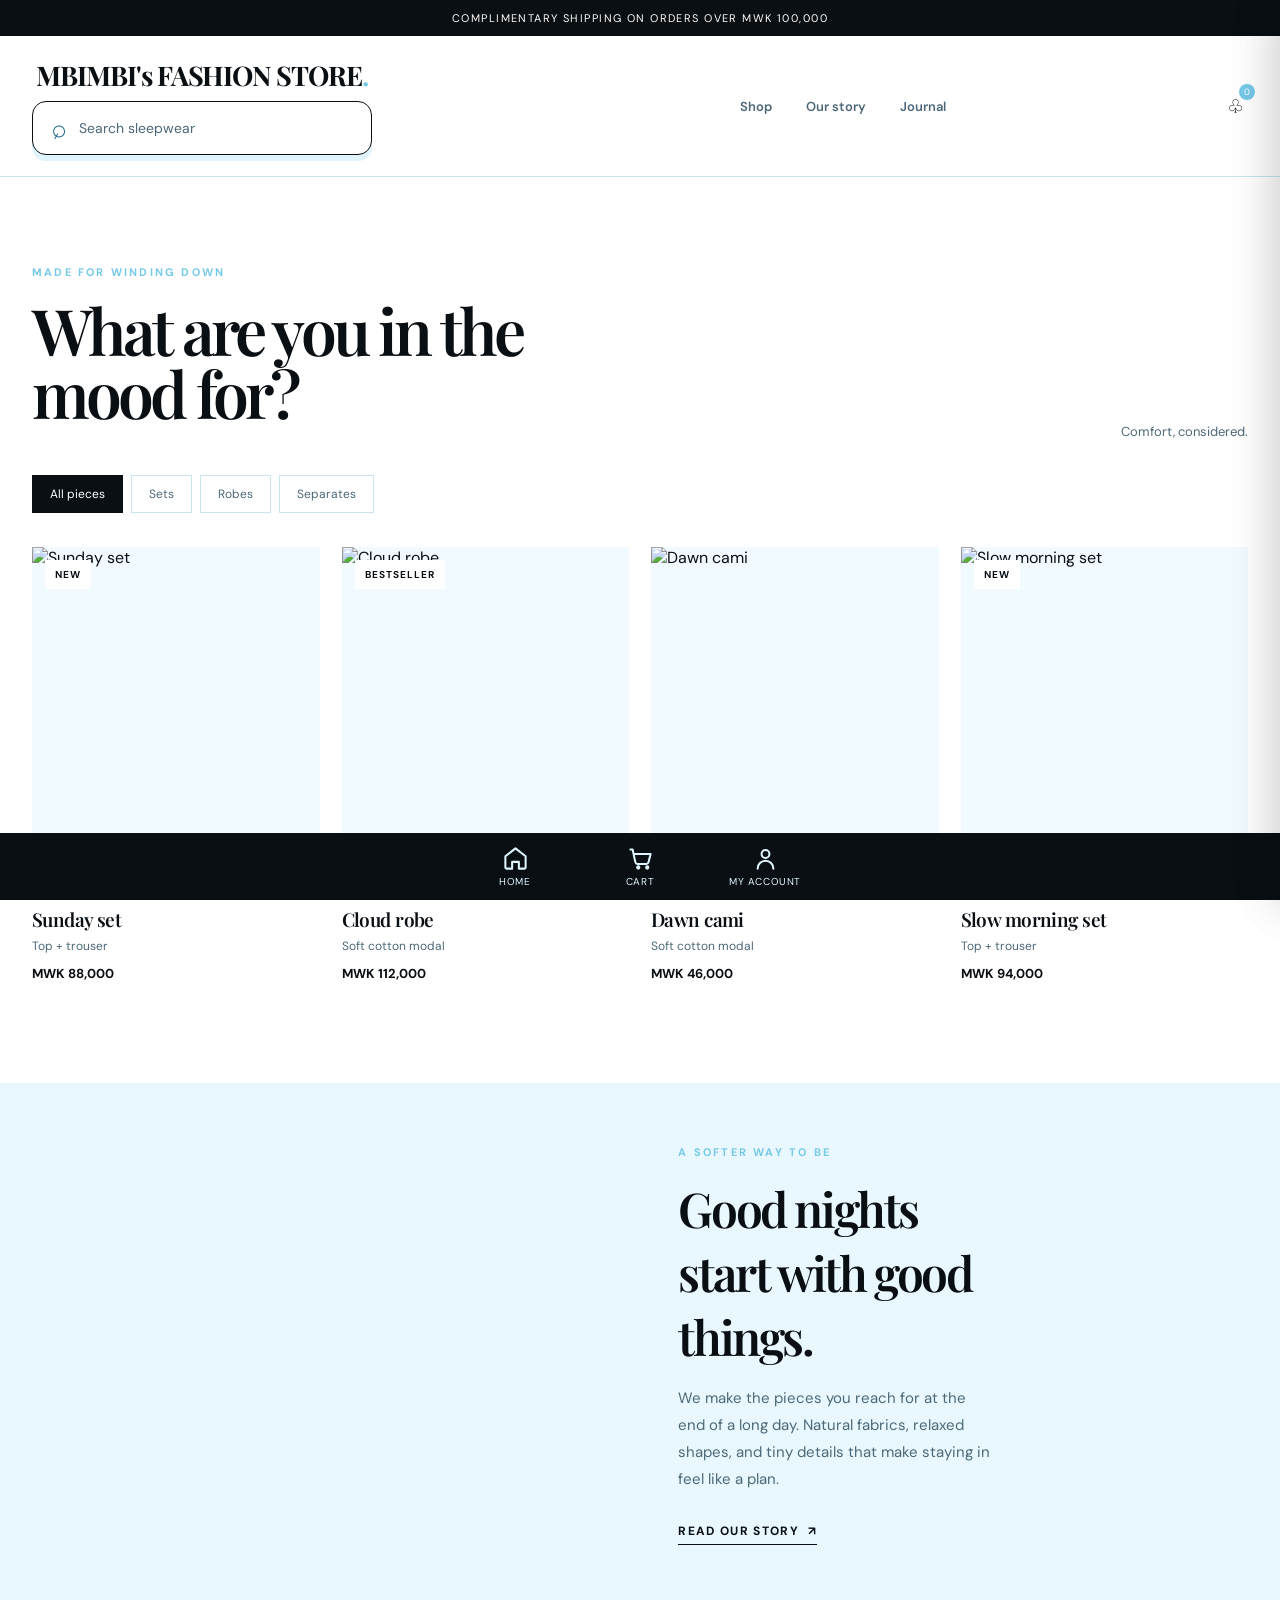
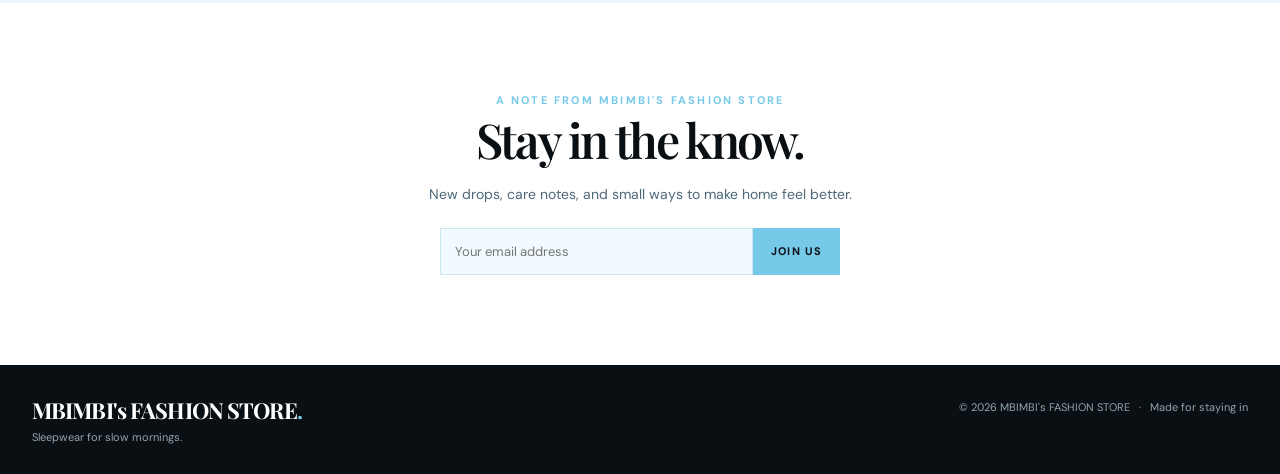
==== shop.html @ 1fe0842f "Add files via upload" ====
<!DOCTYPE html>
<html lang="en">
<head>
	<meta charset="UTF-8" />
	<meta name="viewport" content="width=device-width, initial-scale=1.0" />
	<title>Shop | MBIMBI's FASHION STORE</title>
	<meta name="description" content="Thoughtful sleepwear made for deep sleeps and slow mornings." />
	<link rel="preconnect" href="https://fonts.googleapis.com" />
	<link rel="preconnect" href="https://fonts.gstatic.com" crossorigin />
	<link href="https://fonts.googleapis.com/css2?family=DM+Sans:wght@400;500;600;700&family=Playfair+Display:wght@500;600;700&display=swap" rel="stylesheet" />
	<link rel="stylesheet" href="styles.css" />
</head>
<body>
	<div class="announcement">Complimentary shipping on orders over MWK 100,000</div>
	<header>
		<nav class="nav" aria-label="Main navigation">
			<button class="icon-button mobile-menu" id="mobileMenuButton" type="button" aria-label="Open menu" aria-controls="mobileMenuPanel" aria-expanded="false">☰</button>
			<div class="brand-group"><a class="brand" href="index.html">MBIMBI's FASHION STORE<span>.</span></a><form class="search-form" id="searchForm" role="search"><span aria-hidden="true">⌕</span><input id="searchInput" type="search" aria-label="Search products" placeholder="Search sleepwear" /></form></div>
			<div class="nav-links"><a href="#shop">Shop</a><a href="#story">Our story</a><a href="#journal">Journal</a></div>
			<div class="nav-actions"><button class="icon-button" id="cartButton" aria-label="Open shopping bag">♧<span class="cart-count" id="cartCount">0</span></button></div>
		</nav>
		<div class="mobile-menu-panel" id="mobileMenuPanel">
			<a href="#shop">Shop</a>
			<a href="#story">Our story</a>
			<a href="#journal">Journal</a>
		</div>
	</header>

	<main id="shop">
		<section class="collection">
			<div class="section-heading"><div><div class="eyebrow">Made for winding down</div><h1>What are you in the mood for?</h1></div><p>Comfort, considered.</p></div>
			<div class="filters" role="group" aria-label="Filter products"><button class="filter active" data-filter="all">All pieces</button><button class="filter" data-filter="sets">Sets</button><button class="filter" data-filter="robes">Robes</button><button class="filter" data-filter="separates">Separates</button></div>
			<div class="product-grid" id="productGrid"></div>
		</section>

		<section class="story" id="story"><div class="story-image"></div><div class="story-copy"><div class="eyebrow">A softer way to be</div><h2>Good nights start with good things.</h2><p>We make the pieces you reach for at the end of a long day. Natural fabrics, relaxed shapes, and tiny details that make staying in feel like a plan.</p><a class="text-link" href="#journal">Read our story&nbsp; ↗</a></div></section>
		<section class="newsletter" id="journal"><div class="eyebrow">A note from MBIMBI's FASHION STORE</div><h2>Stay in the know.</h2><p>New drops, care notes, and small ways to make home feel better.</p><form class="signup" id="signup"><input type="email" aria-label="Email address" placeholder="Your email address" required /><button type="submit">Join us</button></form></section>
	</main>
	<footer><div><a class="brand" href="index.html">MBIMBI's FASHION STORE<span>.</span></a><p>Sleepwear for slow mornings.</p></div><p>© 2026 MBIMBI's FASHION STORE &nbsp; · &nbsp; Made for staying in</p></footer>

	<nav class="bottom-nav" aria-label="Quick navigation"><a href="index.html"><svg viewBox="0 0 24 24" aria-hidden="true"><path d="m3 10 9-7 9 7v10a1 1 0 0 1-1 1h-5v-6H9v6H4a1 1 0 0 1-1-1V10Z"></path></svg>Home</a><button id="cartButtonBottom" type="button"><svg viewBox="0 0 24 24" aria-hidden="true"><path d="M3 4h2l2.4 11.2a2 2 0 0 0 2 1.6h7.8a2 2 0 0 0 1.9-1.5L21 8H6"></path><circle cx="10" cy="20" r="1"></circle><circle cx="18" cy="20" r="1"></circle></svg>Cart</button><button id="accountButton" type="button"><svg viewBox="0 0 24 24" aria-hidden="true"><circle cx="12" cy="8" r="3.5"></circle><path d="M5 21a7 7 0 0 1 14 0"></path></svg>My account</button></nav>

	<div class="overlay" id="overlay"></div>
	<aside class="cart-drawer account-drawer" id="accountPanel" aria-label="My account">
		<div class="cart-header"><h2>My account</h2><button class="icon-button" id="closeAccount" aria-label="Close account panel">×</button></div>
		<div class="empty-cart"><p>Sign in to view your orders, saved pieces, and account details.</p><button class="primary-button checkout" type="button">Sign in&nbsp; ↗</button></div>
	</aside>
	<aside class="cart-drawer" id="cartDrawer" aria-label="Shopping bag">
		<div class="cart-header"><h2>Your bag</h2><button class="icon-button" id="closeCart" aria-label="Close shopping bag">×</button></div>
		<div class="cart-items" id="cartItems"><div class="empty-cart">Your bag is feeling light.<br />Add something soft to fill it up.</div></div>
		<div class="cart-total"><div class="total-line"><span>Subtotal</span><span id="cartTotal">MWK 0</span></div><a class="primary-button checkout" id="checkoutButton" href="checkout.html">Continue to checkout&nbsp; ↗</a></div>
	</aside>
	<script src="script.js"></script>
</body>
</html>
---- styles.css ----
:root {
	--ink: #0a0f14;
	--muted: #4d6878;
	--cream: #f1fbff;
	--paper: #ffffff;
	--sage: #b8e4f5;
	--sage-deep: #256d8d;
	--coral: #76c9e8;
	--line: #c8e5f0;
	--shadow: 0 20px 55px rgba(18, 72, 96, 0.16);
}

* { box-sizing: border-box; }
html { scroll-behavior: smooth; }
body { margin: 0; color: var(--ink); background: var(--paper); font-family: "DM Sans", sans-serif; }
button { border: 0; color: inherit; font: inherit; cursor: pointer; }
a { color: inherit; text-decoration: none; }
.announcement { background: var(--ink); color: #fffdf9; font-size: 11px; letter-spacing: .13em; padding: 11px 20px; text-align: center; text-transform: uppercase; }
header { background: var(--paper); border-bottom: 1px solid var(--line); position: sticky; top: 0; z-index: 20; }
.nav { align-items: center; display: flex; justify-content: space-between; margin: auto; max-width: 1320px; padding: 21px 32px; }
.brand { font-family: "Playfair Display", serif; font-size: 27px; font-weight: 700; letter-spacing: -.04em; }
.brand span { color: var(--coral); }
.brand-group { align-items: center; display: flex; flex-direction: column; gap: 8px; }
.nav-links { display: flex; gap: 34px; margin-left: 90px; }
.nav-links a { color: var(--muted); font-size: 13px; font-weight: 600; }
.nav-links a:hover { color: var(--coral); }
.nav-actions { align-items: center; display: flex; gap: 17px; }
.search-form { align-items: center; background: var(--paper); border: 1.5px solid var(--ink); border-radius: 14px; box-shadow: 0 6px 0 rgba(94, 197, 237, .2); display: flex; gap: 11px; height: 54px; padding: 0 17px; transition: box-shadow .2s, transform .2s; width: 340px; }
.search-form:focus-within { box-shadow: 0 8px 0 rgba(94, 197, 237, .4); transform: translateY(-2px); }
.search-form span { align-items: center; color: var(--sage-deep); display: inline-flex; font-size: 26px; line-height: 1; transform: rotate(-15deg); }
.search-form input { background: transparent; border: 0; color: var(--ink); flex: 1; font: inherit; font-size: 14px; outline: 0; width: 100%; }
.search-form input::placeholder { color: var(--muted); }
.icon-button { align-items: center; background: transparent; display: inline-flex; font-size: 19px; justify-content: center; padding: 4px; position: relative; }
.cart-count { align-items: center; background: var(--coral); border-radius: 50%; color: white; display: flex; font-size: 9px; height: 16px; justify-content: center; position: absolute; right: -7px; top: -6px; width: 16px; }
.mobile-menu { display: none; }
.mobile-menu-panel { background: var(--paper); border-top: 1px solid var(--line); box-shadow: 0 14px 25px rgba(18, 72, 96, .12); display: none; }
.mobile-menu-panel a { color: var(--muted); display: block; font-size: 13px; font-weight: 600; padding: 15px 20px; }
.mobile-menu-panel a:hover { background: var(--cream); color: var(--coral); }
.hero { align-items: center; background: linear-gradient(90deg, rgba(209,240,252,.97) 0%, rgba(157,216,238,.82) 45%, rgba(157,216,238,.2) 100%), url("https://images.unsplash.com/photo-1596755389378-c31d21fd1273?auto=format&fit=crop&w=1600&q=85") center/cover; display: flex; min-height: 100svh; overflow: hidden; }
.hero-copy { max-width: 650px; padding: 82px clamp(32px, 8vw, 125px); }
.eyebrow { color: var(--coral); font-size: 11px; font-weight: 700; letter-spacing: .2em; text-transform: uppercase; }
h1, h2, h3 { font-family: "Playfair Display", serif; font-weight: 600; margin: 0; }
h1 { font-size: clamp(47px, 5vw, 76px); letter-spacing: -.06em; line-height: .98; margin: 20px 0; max-width: 530px; }
	.hero-copy p { color: #244b60; font-size: 16px; line-height: 1.7; margin: 0 0 29px; max-width: 405px; }
.primary-button { background: var(--ink); color: white; display: inline-flex; font-size: 12px; font-weight: 700; gap: 14px; letter-spacing: .11em; padding: 16px 22px; text-transform: uppercase; transition: transform .2s, background .2s; }
.hero .primary-button { animation: button-intro .7s ease-out .35s both, button-pulse 2.8s ease-in-out 1.3s infinite, button-breathe 2.8s ease-in-out 1.3s infinite; }
.primary-button:hover { background: var(--coral); transform: translateY(-2px); }
.hero .primary-button:hover { animation-play-state: paused; transform: translateY(-2px) scale(1.06); }
@keyframes button-intro {
	from { opacity: 0; transform: translateY(18px); }
	to { opacity: 1; transform: translateY(0); }
}
@keyframes button-pulse {
	0%, 100% { box-shadow: 0 0 0 0 rgba(118, 201, 232, 0); }
	45% { box-shadow: 0 0 0 9px rgba(118, 201, 232, .22); }
}
@keyframes button-breathe {
	0%, 100% { transform: scale(1); }
	45% { transform: scale(1.06); }
}
@media (prefers-reduced-motion: reduce) {
	.hero .primary-button { animation: none; }
}
.collection { margin: auto; max-width: 1320px; padding: 88px 32px 100px; }
.section-heading { align-items: end; display: flex; justify-content: space-between; margin-bottom: 31px; }
h2 { font-size: clamp(33px, 4vw, 48px); letter-spacing: -.05em; }
.section-heading p { color: var(--muted); font-size: 13px; margin: 0 0 4px; }
.filters { display: flex; gap: 8px; margin-bottom: 30px; overflow-x: auto; padding-bottom: 4px; }
.filter { background: transparent; border: 1px solid var(--line); color: var(--muted); font-size: 12px; padding: 10px 17px; white-space: nowrap; }
.filter.active, .filter:hover { background: var(--ink); border-color: var(--ink); color: white; }
.product-grid { display: grid; gap: 22px; grid-template-columns: repeat(4, 1fr); }
.product-card { min-width: 0; }
	.product-image { aspect-ratio: .84; background: var(--cream); overflow: hidden; position: relative; }
.product-image img { height: 100%; object-fit: cover; transition: transform .5s; width: 100%; }
.product-card:hover .product-image img { transform: scale(1.04); }
.badge { background: var(--paper); font-size: 10px; font-weight: 700; left: 13px; letter-spacing: .1em; padding: 8px 10px; position: absolute; text-transform: uppercase; top: 13px; }
.quick-add { background: white; bottom: 12px; font-size: 11px; font-weight: 700; left: 12px; letter-spacing: .1em; opacity: 0; padding: 13px; position: absolute; right: 12px; text-transform: uppercase; transform: translateY(8px); transition: .25s; }
.product-card:hover .quick-add { opacity: 1; transform: translateY(0); }
.product-info { padding-top: 16px; }
.product-info h3 { font-size: 19px; letter-spacing: -.03em; }
.product-info p { color: var(--muted); font-size: 12px; margin: 6px 0 8px; }
.price { font-size: 13px; font-weight: 700; }
	.story { background: #e8f8fe; display: grid; grid-template-columns: .9fr 1.1fr; min-height: 520px; }
.story-image { background: url("https://images.unsplash.com/photo-1616486338812-3dadae4b4ace?auto=format&fit=crop&w=1200&q=85") center/cover; }
.story-copy { align-self: center; max-width: 520px; padding: 60px 8vw; }
.story-copy h2 { margin: 17px 0; }
.story-copy p { color: var(--muted); font-size: 15px; line-height: 1.8; margin: 0 0 26px; }
.text-link { border-bottom: 1px solid var(--ink); font-size: 12px; font-weight: 700; letter-spacing: .11em; padding-bottom: 5px; text-transform: uppercase; }
.newsletter { padding: 90px 32px; text-align: center; }
.newsletter p { color: var(--muted); font-size: 14px; margin: 14px auto 25px; }
.signup { display: flex; margin: auto; max-width: 400px; }
.signup input { background: var(--cream); border: 1px solid var(--line); flex: 1; font: inherit; font-size: 13px; min-width: 0; padding: 14px; }
	.signup button { background: var(--coral); color: var(--ink); font-size: 11px; font-weight: 700; letter-spacing: .1em; padding: 0 18px; text-transform: uppercase; }
	footer { background: var(--ink); color: #dff6ff; display: flex; justify-content: space-between; padding: 30px 32px; }
	footer .brand { color: white; font-size: 22px; }
footer p { font-size: 11px; margin: 5px 0 0; opacity: .65; }
.bottom-nav { align-items: center; background: var(--ink); bottom: 0; display: flex; justify-content: center; left: 0; padding: 10px 20px; position: fixed; right: 0; z-index: 25; }
.bottom-nav a, .bottom-nav button { align-items: center; background: transparent; color: #dff6ff; display: flex; flex-direction: column; font-size: 10px; gap: 3px; letter-spacing: .06em; min-width: 125px; padding: 2px 20px; text-transform: uppercase; }
.bottom-nav a:hover, .bottom-nav button:hover { color: var(--coral); }
.bottom-nav svg { fill: none; height: 27px; stroke: currentColor; stroke-linecap: round; stroke-linejoin: round; stroke-width: 1.8; width: 27px; }
.cart-drawer { background: var(--paper); box-shadow: -20px 0 50px rgba(0,0,0,.13); display: flex; flex-direction: column; height: 100%; max-width: 390px; padding: 28px; position: fixed; right: 0; top: 0; transform: translateX(105%); transition: transform .3s; width: 90%; z-index: 40; }
.cart-drawer.open { transform: translateX(0); }
.cart-header { align-items: center; border-bottom: 1px solid var(--line); display: flex; justify-content: space-between; padding-bottom: 20px; }
.cart-header h2 { font-size: 30px; }
.cart-items { flex: 1; overflow: auto; padding: 20px 0; }
.cart-item { align-items: center; display: flex; gap: 13px; margin-bottom: 20px; }
.cart-item img { height: 75px; object-fit: cover; width: 65px; }
.cart-item h3 { font-family: "DM Sans", sans-serif; font-size: 13px; font-weight: 600; }
.cart-item p { color: var(--muted); font-size: 12px; margin: 5px 0; }
.cart-total { border-top: 1px solid var(--line); padding-top: 20px; }
.total-line { display: flex; font-weight: 700; justify-content: space-between; margin-bottom: 17px; }
.checkout { justify-content: center; width: 100%; }
.checkout[aria-disabled="true"] { cursor: not-allowed; opacity: .5; pointer-events: none; }
	.overlay { background: rgba(5,5,5,.35); inset: 0; opacity: 0; pointer-events: none; position: fixed; transition: opacity .3s; z-index: 30; }
.overlay.visible { opacity: 1; pointer-events: auto; }
.empty-cart { color: var(--muted); font-size: 14px; line-height: 1.6; padding-top: 30px; text-align: center; }
.checkout-page { margin: auto; max-width: 1120px; padding: 76px 32px 120px; }
.checkout-intro { margin-bottom: 48px; max-width: 570px; }
.checkout-intro h1 { margin-bottom: 18px; }
.checkout-intro p { color: var(--muted); line-height: 1.7; margin: 0; }
.checkout-layout { display: grid; gap: 70px; grid-template-columns: 1.1fr .9fr; }
.checkout-form, .order-summary { border-top: 1px solid var(--line); padding-top: 24px; }
.checkout-form h2, .order-summary h2 { font-size: 29px; margin-bottom: 26px; }
.checkout-form label { display: block; font-size: 12px; font-weight: 700; margin-bottom: 20px; }
.checkout-form input, .checkout-form textarea { background: var(--paper); border: 1px solid var(--line); display: block; font: inherit; font-size: 14px; margin-top: 8px; padding: 14px; resize: vertical; width: 100%; }
.checkout-form input:focus, .checkout-form textarea:focus { border-color: var(--sage-deep); outline: 2px solid rgba(37, 109, 141, .18); }
.checkout-form .primary-button { margin-top: 8px; }
.order-item, .total-line { align-items: center; display: flex; justify-content: space-between; }
.order-item { border-bottom: 1px solid var(--line); font-size: 13px; padding: 14px 0; }
.order-summary .total-line { border-bottom: 1px solid var(--ink); margin: 18px 0 25px; padding-bottom: 18px; }
.empty-order { color: var(--muted); font-size: 14px; line-height: 1.6; }
.order-confirmation { padding: 20px 0; }
.order-confirmation h2 { margin: 15px 0; }
.order-confirmation p { color: var(--muted); line-height: 1.7; margin-bottom: 26px; }
@media (max-width: 800px) {
	.nav { padding: 17px 20px; }
	.nav-links { display: none; }
	.mobile-menu { display: inline-flex; }
	.mobile-menu-panel { display: block; max-height: 0; overflow: hidden; transition: max-height .25s ease; }
	.mobile-menu-panel.open { max-height: 180px; }
	.brand-group { min-width: 0; }
	.search-form { height: 48px; width: min(260px, 100%); }
	.hero { grid-template-columns: 1fr; }
	.hero-copy { padding: 68px 24px; }
	.hero { min-height: 540px; }
	.collection { padding: 65px 20px 75px; }
	.section-heading { align-items: start; flex-direction: column; gap: 8px; }
	.product-grid { gap: 28px 12px; grid-template-columns: repeat(2, 1fr); }
	.quick-add { opacity: 1; transform: none; }
	.story { grid-template-columns: 1fr; }
	.story-image { min-height: 350px; }
	.story-copy { padding: 60px 24px; }
	.newsletter { padding: 70px 20px; }
	.checkout-page { padding: 55px 20px 100px; }
	.checkout-layout { gap: 45px; grid-template-columns: 1fr; }
	footer { align-items: flex-start; flex-direction: column; gap: 18px; padding: 25px 20px; }
	.bottom-nav { justify-content: space-around; padding: 9px 8px; }
	.bottom-nav a, .bottom-nav button { min-width: 0; padding: 2px 14px; }
}
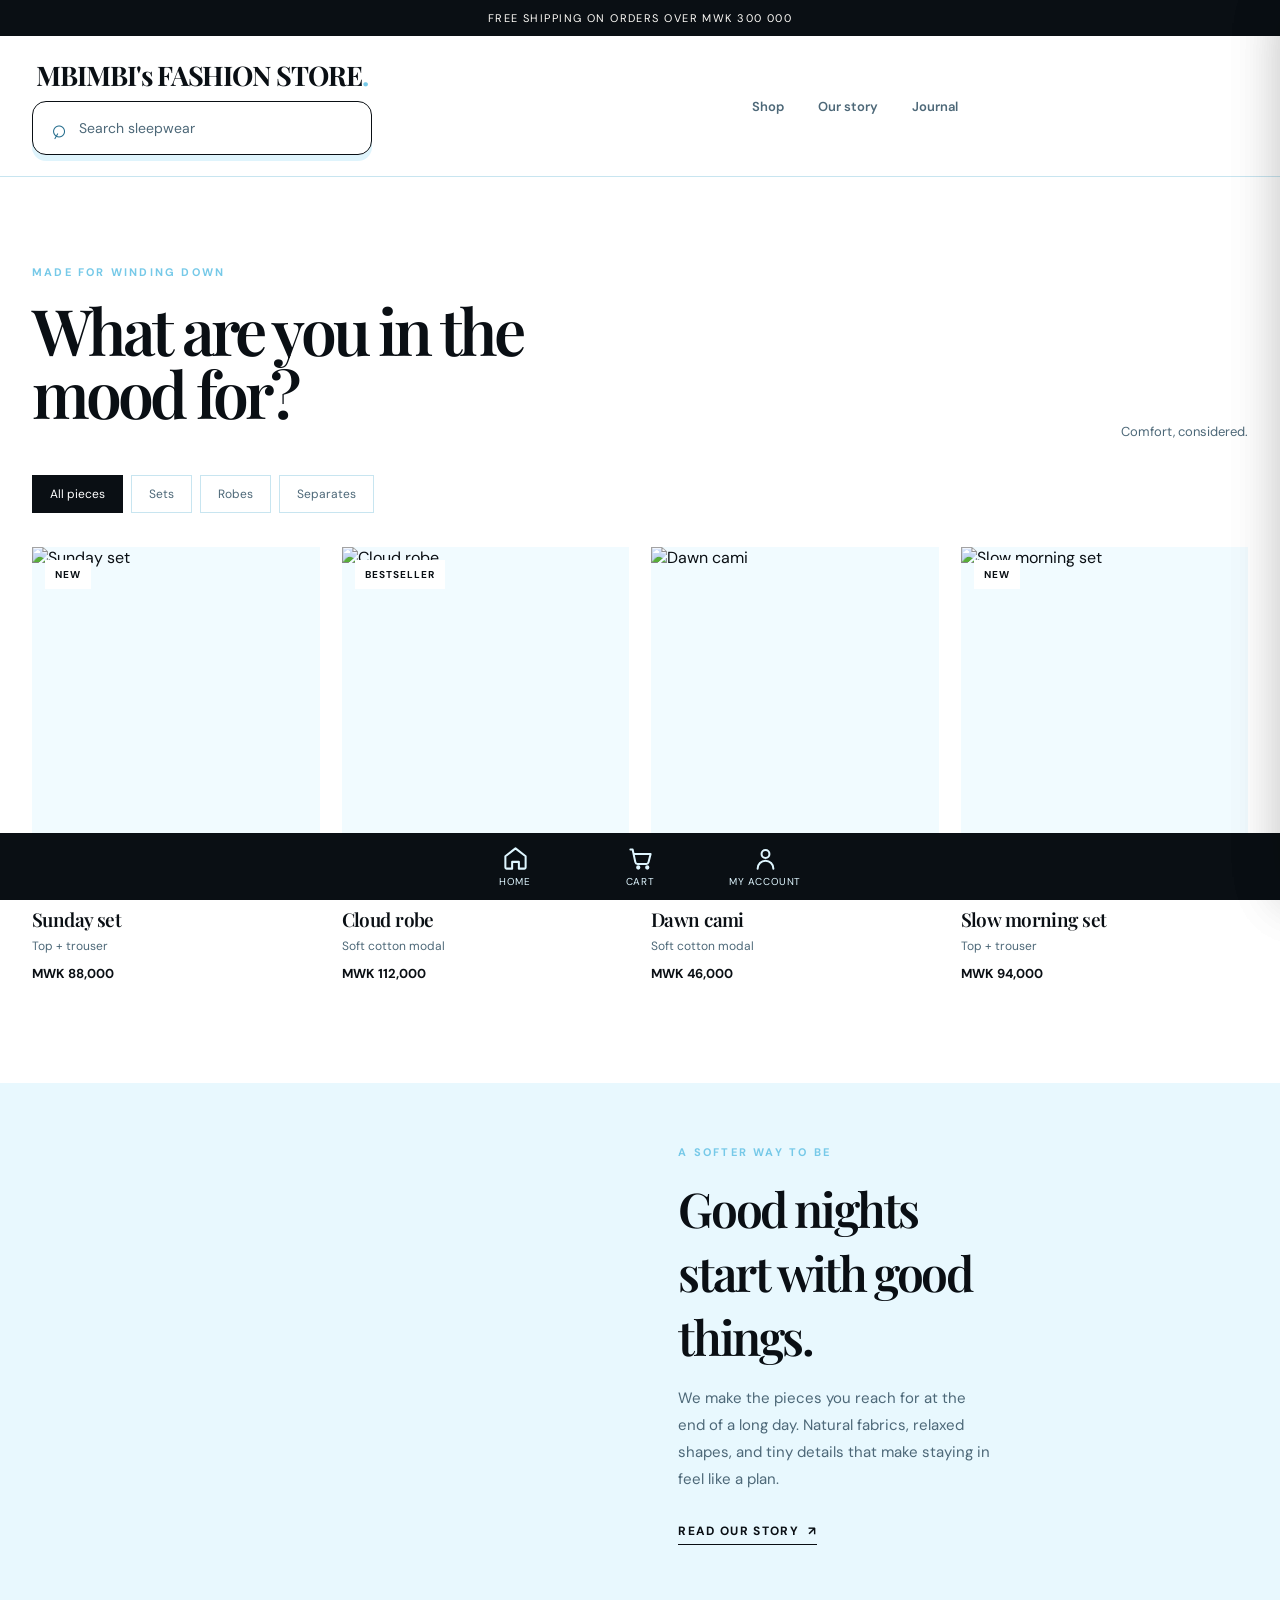
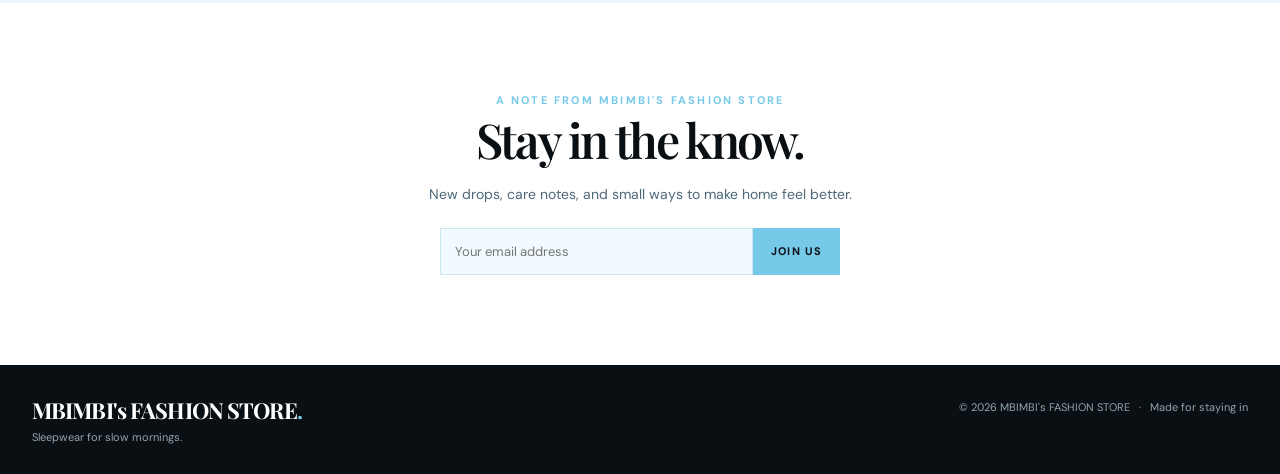
==== commit 947bd0e4: "Add files via upload" ====
--- a/shop.html
+++ b/shop.html
@@ -11,13 +11,13 @@
 	<link rel="stylesheet" href="styles.css" />
 </head>
 <body>
-	<div class="announcement">Complimentary shipping on orders over MWK 100,000</div>
+	<div class="announcement">FREE SHIPPING ON ORDERS OVER MWK 300 000</div>
 	<header>
 		<nav class="nav" aria-label="Main navigation">
 			<button class="icon-button mobile-menu" id="mobileMenuButton" type="button" aria-label="Open menu" aria-controls="mobileMenuPanel" aria-expanded="false">☰</button>
 			<div class="brand-group"><a class="brand" href="index.html">MBIMBI's FASHION STORE<span>.</span></a><form class="search-form" id="searchForm" role="search"><span aria-hidden="true">⌕</span><input id="searchInput" type="search" aria-label="Search products" placeholder="Search sleepwear" /></form></div>
 			<div class="nav-links"><a href="#shop">Shop</a><a href="#story">Our story</a><a href="#journal">Journal</a></div>
-			<div class="nav-actions"><button class="icon-button" id="cartButton" aria-label="Open shopping bag">♧<span class="cart-count" id="cartCount">0</span></button></div>
+			<div class="nav-actions"></div>
 		</nav>
 		<div class="mobile-menu-panel" id="mobileMenuPanel">
 			<a href="#shop">Shop</a>
--- a/styles.css
+++ b/styles.css
@@ -18,7 +18,7 @@
 .announcement { background: var(--ink); color: #fffdf9; font-size: 11px; letter-spacing: .13em; padding: 11px 20px; text-align: center; text-transform: uppercase; }
 header { background: var(--paper); border-bottom: 1px solid var(--line); position: sticky; top: 0; z-index: 20; }
 .nav { align-items: center; display: flex; justify-content: space-between; margin: auto; max-width: 1320px; padding: 21px 32px; }
-.brand { font-family: "Playfair Display", serif; font-size: 27px; font-weight: 700; letter-spacing: -.04em; }
+.brand { font-family: "Playfair Display", serif; font-size: 27px; font-weight: 700; letter-spacing: -.04em; white-space: nowrap; }
 .brand span { color: var(--coral); }
 .brand-group { align-items: center; display: flex; flex-direction: column; gap: 8px; }
 .nav-links { display: flex; gap: 34px; margin-left: 90px; }
@@ -36,27 +36,23 @@
 .mobile-menu-panel { background: var(--paper); border-top: 1px solid var(--line); box-shadow: 0 14px 25px rgba(18, 72, 96, .12); display: none; }
 .mobile-menu-panel a { color: var(--muted); display: block; font-size: 13px; font-weight: 600; padding: 15px 20px; }
 .mobile-menu-panel a:hover { background: var(--cream); color: var(--coral); }
-.hero { align-items: center; background: linear-gradient(90deg, rgba(209,240,252,.97) 0%, rgba(157,216,238,.82) 45%, rgba(157,216,238,.2) 100%), url("https://images.unsplash.com/photo-1596755389378-c31d21fd1273?auto=format&fit=crop&w=1600&q=85") center/cover; display: flex; min-height: 100svh; overflow: hidden; }
-.hero-copy { max-width: 650px; padding: 82px clamp(32px, 8vw, 125px); }
+.hero { align-items: center; background: linear-gradient(180deg, rgba(10,15,20,.28), rgba(10,15,20,.66)), url("https://images.unsplash.com/photo-1596755389378-c31d21fd1273?auto=format&fit=crop&w=1600&q=85") center/cover; display: flex; justify-content: center; min-height: 100svh; overflow: hidden; }
+.hero-copy { max-width: 720px; padding: 82px 32px; text-align: center; }
+.hero-welcome { color: #fff; font-family: "Playfair Display", serif; font-size: clamp(18px, 2.2vw, 28px); letter-spacing: .02em; margin-bottom: 28px; }
 .eyebrow { color: var(--coral); font-size: 11px; font-weight: 700; letter-spacing: .2em; text-transform: uppercase; }
 h1, h2, h3 { font-family: "Playfair Display", serif; font-weight: 600; margin: 0; }
-h1 { font-size: clamp(47px, 5vw, 76px); letter-spacing: -.06em; line-height: .98; margin: 20px 0; max-width: 530px; }
-	.hero-copy p { color: #244b60; font-size: 16px; line-height: 1.7; margin: 0 0 29px; max-width: 405px; }
+h1 { font-size: clamp(47px, 5vw, 76px); letter-spacing: -.06em; line-height: .98; margin: 20px auto; max-width: 600px; }
+	.hero-copy p { color: #f1fbff; font-size: 16px; line-height: 1.7; margin: 0 auto 29px; max-width: 490px; }
 .primary-button { background: var(--ink); color: white; display: inline-flex; font-size: 12px; font-weight: 700; gap: 14px; letter-spacing: .11em; padding: 16px 22px; text-transform: uppercase; transition: transform .2s, background .2s; }
-.hero .primary-button { animation: button-intro .7s ease-out .35s both, button-pulse 2.8s ease-in-out 1.3s infinite, button-breathe 2.8s ease-in-out 1.3s infinite; }
+.hero .primary-button { animation: button-attention 2.8s ease-in-out .35s infinite; }
 .primary-button:hover { background: var(--coral); transform: translateY(-2px); }
 .hero .primary-button:hover { animation-play-state: paused; transform: translateY(-2px) scale(1.06); }
-@keyframes button-intro {
-	from { opacity: 0; transform: translateY(18px); }
-	to { opacity: 1; transform: translateY(0); }
-}
-@keyframes button-pulse {
-	0%, 100% { box-shadow: 0 0 0 0 rgba(118, 201, 232, 0); }
-	45% { box-shadow: 0 0 0 9px rgba(118, 201, 232, .22); }
-}
-@keyframes button-breathe {
-	0%, 100% { transform: scale(1); }
-	45% { transform: scale(1.06); }
+@keyframes button-attention {
+	0% { opacity: 0; box-shadow: 0 0 0 0 rgba(118, 201, 232, 0); transform: translateY(18px) scale(.96); }
+	15% { opacity: 1; box-shadow: 0 0 0 0 rgba(118, 201, 232, 0); transform: translateY(0) scale(1); }
+	42% { box-shadow: 0 0 0 12px rgba(118, 201, 232, .24); transform: translateY(0) scale(1.12); }
+	58% { box-shadow: 0 0 0 0 rgba(118, 201, 232, 0); transform: translateY(0) scale(1); }
+	100% { opacity: 1; box-shadow: 0 0 0 0 rgba(118, 201, 232, 0); transform: translateY(0) scale(1); }
 }
 @media (prefers-reduced-motion: reduce) {
 	.hero .primary-button { animation: none; }
@@ -135,10 +131,11 @@
 @media (max-width: 800px) {
 	.nav { padding: 17px 20px; }
 	.nav-links { display: none; }
-	.mobile-menu { display: inline-flex; }
+	.mobile-menu { align-self: flex-start; display: inline-flex; margin-top: 2px; }
 	.mobile-menu-panel { display: block; max-height: 0; overflow: hidden; transition: max-height .25s ease; }
 	.mobile-menu-panel.open { max-height: 180px; }
 	.brand-group { min-width: 0; }
+	.brand { font-size: 19px; }
 	.search-form { height: 48px; width: min(260px, 100%); }
 	.hero { grid-template-columns: 1fr; }
 	.hero-copy { padding: 68px 24px; }
